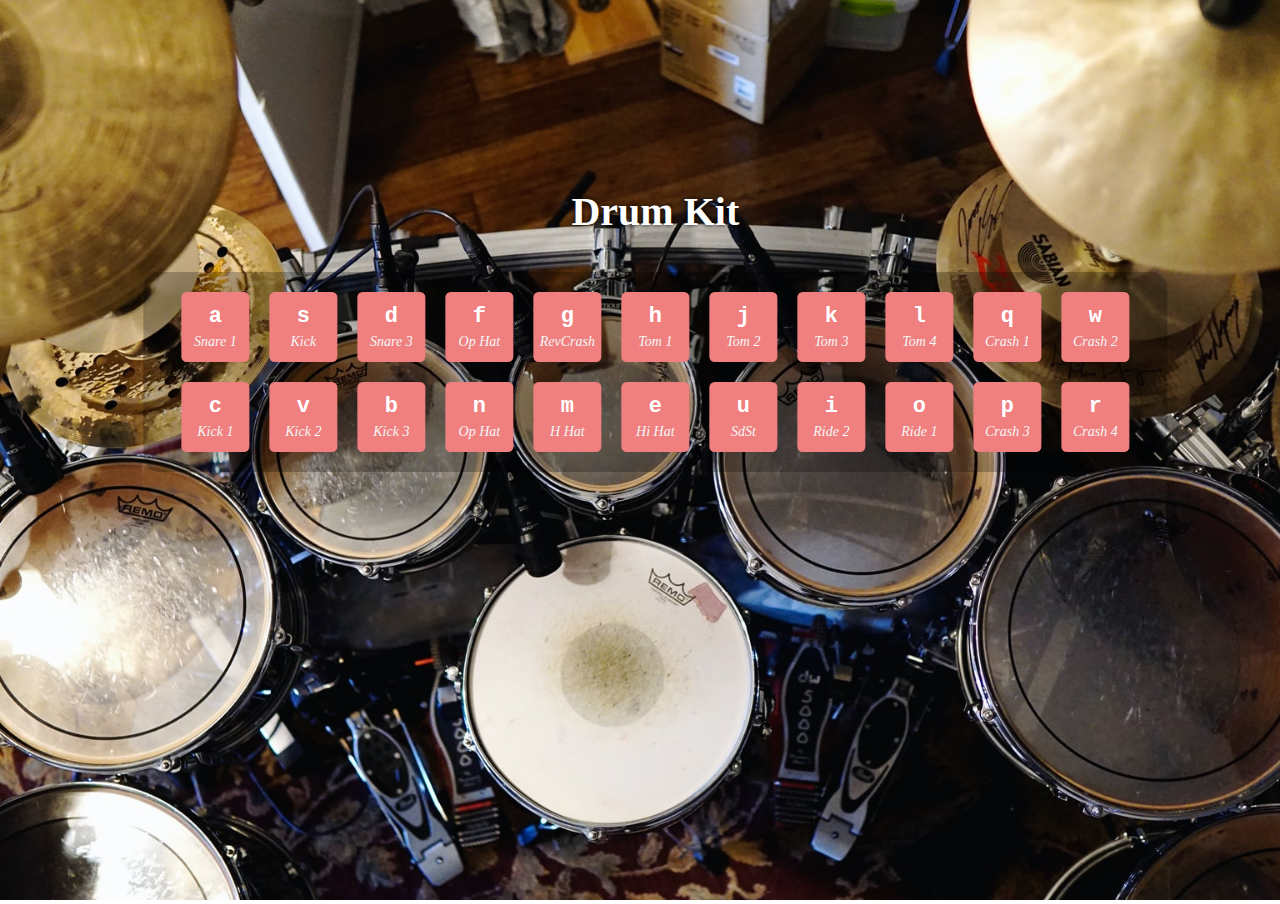
==== index.html @ 450f5b07 "membuat drum kit dengan plain JS" ====
<!DOCTYPE html>
<html lang="en">

<head>
  <meta charset="UTF-8">
  <meta http-equiv="X-UA-Compatible" content="IE=edge">
  <meta name="viewport" content="width=device-width, initial-scale=1.0">
  <title>Drum Kit - plain JS</title>
  <style>
    * {
      padding: 0;
      margin: 0;
    }

    .container {
      position: relative;
      width: 100%;
      height: 100%;
    }

    .background {
      width: 100%;
      height: 100vh;
      object-fit: cover;
    }

    .keyboards {
      width: 80%;
      transform: translate(14%, 60%);
      bottom: 0;
      right: 0;
      left: 0;
      top: 0;
      display: grid;
      justify-content: center;
      align-items: center;
      height: 300px;
      position: absolute;
      display: grid;

    }

    .keys {
      width: 100%;
      display: flex;
      flex-wrap: wrap;
      justify-content: center;
      align-items: center;
      border-radius: 1em;
      padding-top: 10px;
      padding-bottom: 10px;
      background-color: rgba(0, 0, 0, 0.238);
    }

    .key {
      display: grid;
      justify-content: center;
      align-items: center;
      text-align: center;
      padding: .5em;
      border-radius: .3em;
      font-size: large;
      width: 50px;
      transition: .07s ease;
      height: 52px;
      background-color: lightcoral;
      margin: 10px;
    }

    kbd {
      color: white;
      font-weight: bold;
      font-size: 1.5em;
    }

    .sound {
      font-size: 14px;
      font-style: italic;
      color: whitesmoke;
    }

    .playing {
      transform: scale(1.15);
      background-color: lightseagreen;
      color: ghostwhite;
    }

    h1 {
      text-align: center;
      font-weight: bold;
      font-size: 2.5em;
      color: white;
      text-shadow: 0 0 5px black;
      margin-bottom: .5em;
    }
  </style>
</head>

<body>
  <div class="container">
    <img class="background" src="./image/1-high.jpg">
    <div class="keyboards">
      <h1>Drum Kit</h1>
      <div class="keys">
        <div class="key" data-key="65">
          <kbd>a</kbd>
          <span class="sound">Snare 1</span>
        </div>
        <div class="key" data-key="83">
          <kbd>s</kbd>
          <span class="sound">Kick</span>
        </div>
        <div class="key" data-key="68">
          <kbd>d</kbd>
          <span class="sound">Snare 3</span>
        </div>
        <div class="key" data-key="70">
          <kbd>f</kbd>
          <span class="sound">Op Hat</span>
        </div>
        <div class="key" data-key="71">
          <kbd>g</kbd>
          <span class="sound">RevCrash</span>
        </div>
        <div class="key" data-key="72">
          <kbd>h</kbd>
          <span class="sound">Tom 1</span>
        </div>
        <div class="key" data-key="74">
          <kbd>j</kbd>
          <span class="sound">Tom 2</span>
        </div>
        <div class="key" data-key="75">
          <kbd>k</kbd>
          <span class="sound">Tom 3</span>
        </div>
        <div class="key" data-key="76">
          <kbd>l</kbd>
          <span class="sound">Tom 4</span>
        </div>

        <div class="key" data-key="81">
          <kbd>q</kbd>
          <span class="sound">Crash 1</span>
        </div>
        <div class="key" data-key="87">
          <kbd>w</kbd>
          <span class="sound">Crash 2</span>
        </div>
        <div class="key" data-key="67">
          <kbd>c</kbd>
          <span class="sound">Kick 1</span>
        </div>
        <div class="key" data-key="86">
          <kbd>v</kbd>
          <span class="sound">Kick 2</span>
        </div>
        <div class="key" data-key="66">
          <kbd>b</kbd>
          <span class="sound">Kick 3</span>
        </div>
        <div class="key" data-key="78">
          <kbd>n</kbd>
          <span class="sound">Op Hat</span>
        </div>
        <div class="key" data-key="77">
          <kbd>m</kbd>
          <span class="sound">H Hat</span>
        </div>
        <div class="key" data-key="69">
          <kbd>e</kbd>
          <span class="sound">Hi Hat</span>
        </div>
        <div class="key" data-key="85">
          <kbd>u</kbd>
          <span class="sound">SdSt</span>
        </div>
        <div class="key" data-key="73">
          <kbd>i</kbd>
          <span class="sound">Ride 2</span>
        </div>
        <div class="key" data-key="79">
          <kbd>o</kbd>
          <span class="sound">Ride 1</span>
        </div>
        <div class="key" data-key="80">
          <kbd>p</kbd>
          <span class="sound">Crash 3</span>
        </div>

        <div class="key" data-key="82">
          <kbd>r</kbd>
          <span class="sound">Crash 4</span>
        </div>

      </div>
    </div>
  </div>
  <!--  
  a = 65 / d = 68 / g = 71 / k = 75 / l = 76 / e = 69 / u = 85 / o = 79 / r = 82
  s = 83 / f = 70 / h = 72 /j = 74 / q = 81 / w = 87 / i = 73 / p = 80 / c = 67 
  v = 86 / b = 66 / n = 78 / m = 77
-->
  <audio data-key="69" src="./audio/ClHat.wav"></audio>
  <audio data-key="81" src="./audio/Crash01.wav"></audio>
  <audio data-key="87" src="./audio/Crash02.wav"></audio>
  <audio data-key="80" src="./audio/Crash03.wav"></audio>
  <audio data-key="82" src="./audio/Crash04.wav"></audio>
  <audio data-key="77" src="./audio/HfHat.wav"></audio>
  <audio data-key="67" src="./audio/Kick01.wav"></audio>
  <audio data-key="86" src="./audio/Kick02.wav"></audio>
  <audio data-key="66" src="./audio/Kick03.wav"></audio>
  <audio data-key="78" src="./audio/OpHat01.wav"></audio>
  <audio data-key="70" src="./audio/OpHat02.wav"></audio>
  <audio data-key="83" src="./audio/PdHat.wav"></audio>
  <audio data-key="71" src="./audio/RevCrash.wav"></audio>
  <audio data-key="79" src="./audio/Ride01.wav"></audio>
  <audio data-key="73" src="./audio/Ride02.wav"></audio>
  <audio data-key="85" src="./audio/SdSt.wav"></audio>
  <audio data-key="65" src="./audio/Snr01.wav"></audio>
  <audio data-key="68" src="./audio/Snr03.wav"></audio>
  <audio data-key="72" src="./audio/Tom01.wav"></audio>
  <audio data-key="74" src="./audio/Tom02.wav"></audio>
  <audio data-key="75" src="./audio/Tom03.wav"></audio>
  <audio data-key="76" src="./audio/Tom04.wav"></audio>

  <script>
    function playSound(e) {
      const audio = document.querySelector(`audio[data-key="${e.keyCode}"]`);
      const key = document.querySelector(`.key[data-key="${e.keyCode}"]`);
      if (!audio) return;
      audio.currentTime = 0;
      audio.play();
      key.classList.add('playing');
    }
    function removeTransition(e) {
      if (e.propertyName !== 'transform') return;
      this.classList.remove('.playing');
    }

    const keys = document.querySelectorAll('.key');
    keys.forEach(key => key.addEventListener('transitioned', removeTransition));
    window.addEventListener('keydown', playSound);
  </script>
</body>

</html>
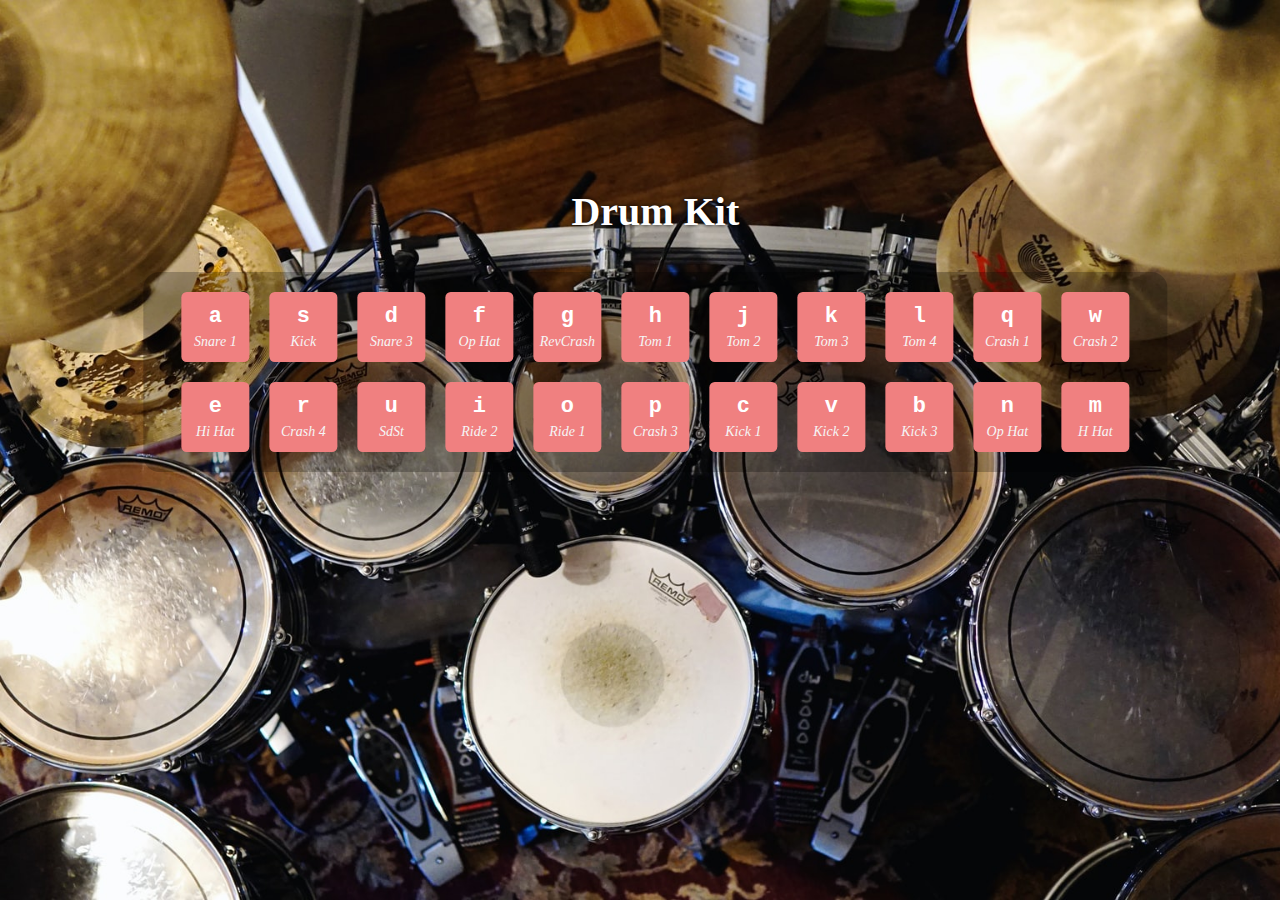
==== commit ca7fa117: "update v2" ====
--- a/index.html
+++ b/index.html
@@ -5,95 +5,8 @@
   <meta charset="UTF-8">
   <meta http-equiv="X-UA-Compatible" content="IE=edge">
   <meta name="viewport" content="width=device-width, initial-scale=1.0">
-  <title>Drum Kit - plain JS</title>
-  <style>
-    * {
-      padding: 0;
-      margin: 0;
-    }
-
-    .container {
-      position: relative;
-      width: 100%;
-      height: 100%;
-    }
-
-    .background {
-      width: 100%;
-      height: 100vh;
-      object-fit: cover;
-    }
-
-    .keyboards {
-      width: 80%;
-      transform: translate(14%, 60%);
-      bottom: 0;
-      right: 0;
-      left: 0;
-      top: 0;
-      display: grid;
-      justify-content: center;
-      align-items: center;
-      height: 300px;
-      position: absolute;
-      display: grid;
-
-    }
-
-    .keys {
-      width: 100%;
-      display: flex;
-      flex-wrap: wrap;
-      justify-content: center;
-      align-items: center;
-      border-radius: 1em;
-      padding-top: 10px;
-      padding-bottom: 10px;
-      background-color: rgba(0, 0, 0, 0.238);
-    }
-
-    .key {
-      display: grid;
-      justify-content: center;
-      align-items: center;
-      text-align: center;
-      padding: .5em;
-      border-radius: .3em;
-      font-size: large;
-      width: 50px;
-      transition: .07s ease;
-      height: 52px;
-      background-color: lightcoral;
-      margin: 10px;
-    }
-
-    kbd {
-      color: white;
-      font-weight: bold;
-      font-size: 1.5em;
-    }
-
-    .sound {
-      font-size: 14px;
-      font-style: italic;
-      color: whitesmoke;
-    }
-
-    .playing {
-      transform: scale(1.15);
-      background-color: lightseagreen;
-      color: ghostwhite;
-    }
-
-    h1 {
-      text-align: center;
-      font-weight: bold;
-      font-size: 2.5em;
-      color: white;
-      text-shadow: 0 0 5px black;
-      margin-bottom: .5em;
-    }
-  </style>
+  <title>Drum Kit - Vanilla JS</title>
+  <link rel="stylesheet" href="./style.css">
 </head>
 
 <body>
@@ -147,6 +60,30 @@
           <kbd>w</kbd>
           <span class="sound">Crash 2</span>
         </div>
+        <div class="key" data-key="69">
+          <kbd>e</kbd>
+          <span class="sound">Hi Hat</span>
+        </div>
+        <div class="key" data-key="82">
+          <kbd>r</kbd>
+          <span class="sound">Crash 4</span>
+        </div>
+        <div class="key" data-key="85">
+          <kbd>u</kbd>
+          <span class="sound">SdSt</span>
+        </div>
+        <div class="key" data-key="73">
+          <kbd>i</kbd>
+          <span class="sound">Ride 2</span>
+        </div>
+        <div class="key" data-key="79">
+          <kbd>o</kbd>
+          <span class="sound">Ride 1</span>
+        </div>
+        <div class="key" data-key="80">
+          <kbd>p</kbd>
+          <span class="sound">Crash 3</span>
+        </div>
         <div class="key" data-key="67">
           <kbd>c</kbd>
           <span class="sound">Kick 1</span>
@@ -167,35 +104,15 @@
           <kbd>m</kbd>
           <span class="sound">H Hat</span>
         </div>
-        <div class="key" data-key="69">
-          <kbd>e</kbd>
-          <span class="sound">Hi Hat</span>
-        </div>
-        <div class="key" data-key="85">
-          <kbd>u</kbd>
-          <span class="sound">SdSt</span>
-        </div>
-        <div class="key" data-key="73">
-          <kbd>i</kbd>
-          <span class="sound">Ride 2</span>
-        </div>
-        <div class="key" data-key="79">
-          <kbd>o</kbd>
-          <span class="sound">Ride 1</span>
-        </div>
-        <div class="key" data-key="80">
-          <kbd>p</kbd>
-          <span class="sound">Crash 3</span>
-        </div>
 
-        <div class="key" data-key="82">
-          <kbd>r</kbd>
-          <span class="sound">Crash 4</span>
-        </div>
+
+
+
 
       </div>
     </div>
   </div>
+
   <!--  
   a = 65 / d = 68 / g = 71 / k = 75 / l = 76 / e = 69 / u = 85 / o = 79 / r = 82
   s = 83 / f = 70 / h = 72 /j = 74 / q = 81 / w = 87 / i = 73 / p = 80 / c = 67 
@@ -224,23 +141,7 @@
   <audio data-key="75" src="./audio/Tom03.wav"></audio>
   <audio data-key="76" src="./audio/Tom04.wav"></audio>
 
-  <script>
-    function playSound(e) {
-      const audio = document.querySelector(`audio[data-key="${e.keyCode}"]`);
-      const key = document.querySelector(`.key[data-key="${e.keyCode}"]`);
-      if (!audio) return;
-      audio.currentTime = 0;
-      audio.play();
-      key.classList.add('playing');
-    }
-    function removeTransition(e) {
-      if (e.propertyName !== 'transform') return;
-      this.classList.remove('.playing');
-    }
-
-    const keys = document.querySelectorAll('.key');
-    keys.forEach(key => key.addEventListener('transitioned', removeTransition));
-    window.addEventListener('keydown', playSound);
+  <script src="./main.js">
   </script>
 </body>
 
--- a/style.css
+++ b/style.css
@@ -0,0 +1,85 @@
+* {
+  padding: 0;
+  margin: 0;
+}
+
+.container {
+  position: relative;
+  width: 100%;
+  height: 100%;
+}
+
+.background {
+  width: 100%;
+  height: 100vh;
+  object-fit: cover;
+}
+
+.keyboards {
+  width: 80%;
+  transform: translate(14%, 60%);
+  bottom: 0;
+  right: 0;
+  left: 0;
+  top: 0;
+  display: grid;
+  justify-content: center;
+  align-items: center;
+  height: 300px;
+  position: absolute;
+  display: grid;
+}
+
+.keys {
+  width: 100%;
+  display: flex;
+  flex-wrap: wrap;
+  justify-content: center;
+  align-items: center;
+  border-radius: 1em;
+  padding-top: 10px;
+  padding-bottom: 10px;
+  background-color: rgba(0, 0, 0, 0.238);
+}
+
+.key {
+  display: grid;
+  justify-content: center;
+  align-items: center;
+  text-align: center;
+  padding: 0.5em;
+  border-radius: 0.3em;
+  font-size: large;
+  width: 50px;
+  transition: all 0.07s;
+  height: 52px;
+  background-color: lightcoral;
+  margin: 10px;
+}
+
+kbd {
+  color: white;
+  font-weight: bold;
+  font-size: 1.5em;
+}
+
+.sound {
+  font-size: 14px;
+  font-style: italic;
+  color: whitesmoke;
+}
+
+.playing {
+  transform: scale(1.15);
+  background-color: lightseagreen;
+  color: ghostwhite;
+}
+
+h1 {
+  text-align: center;
+  font-weight: bold;
+  font-size: 2.5em;
+  color: white;
+  text-shadow: 0 0 5px black;
+  margin-bottom: 0.5em;
+}
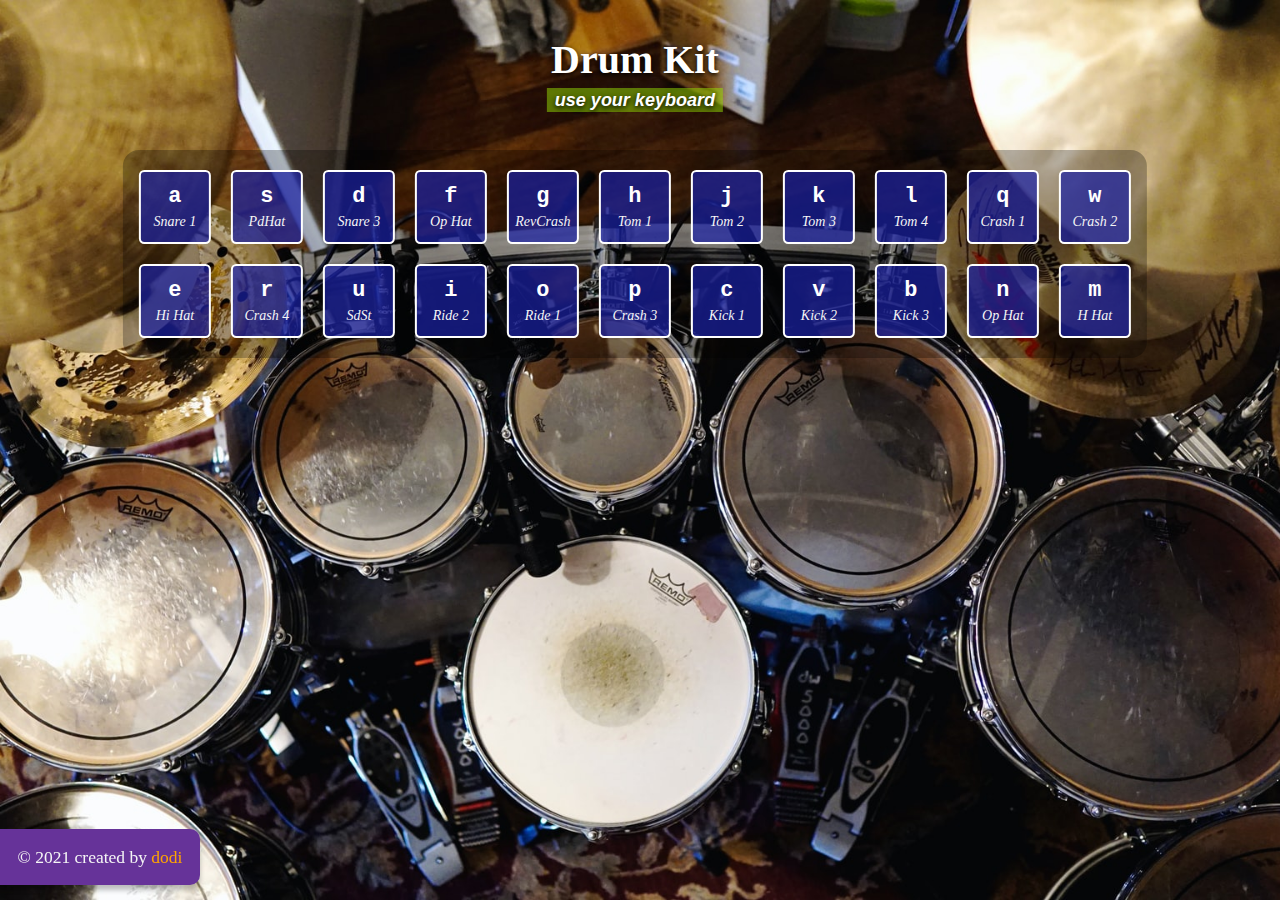
==== commit 194bab1d: "memperbarui bug dan menmperbarui UI" ====
--- a/index.html
+++ b/index.html
@@ -13,7 +13,10 @@
   <div class="container">
     <img class="background" src="./image/1-high.jpg">
     <div class="keyboards">
-      <h1>Drum Kit</h1>
+      <h1>Drum Kit
+        <br>
+        <span>use your keyboard</span>
+      </h1>
       <div class="keys">
         <div class="key" data-key="65">
           <kbd>a</kbd>
@@ -21,7 +24,7 @@
         </div>
         <div class="key" data-key="83">
           <kbd>s</kbd>
-          <span class="sound">Kick</span>
+          <span class="sound">PdHat</span>
         </div>
         <div class="key" data-key="68">
           <kbd>d</kbd>
@@ -141,6 +144,9 @@
   <audio data-key="75" src="./audio/Tom03.wav"></audio>
   <audio data-key="76" src="./audio/Tom04.wav"></audio>
 
+  <footer>
+    &copy; 2021 created by <a href="https://github.com/dodichakill">dodi</a>
+  </footer>
   <script src="./main.js">
   </script>
 </body>
--- a/style.css
+++ b/style.css
@@ -17,7 +17,7 @@
 
 .keyboards {
   width: 80%;
-  transform: translate(14%, 60%);
+  transform: translate(12%, 12%);
   bottom: 0;
   right: 0;
   left: 0;
@@ -39,7 +39,7 @@
   border-radius: 1em;
   padding-top: 10px;
   padding-bottom: 10px;
-  background-color: rgba(0, 0, 0, 0.238);
+  background-color: rgba(0, 0, 0, 0.279);
 }
 
 .key {
@@ -53,8 +53,9 @@
   width: 50px;
   transition: all 0.07s;
   height: 52px;
-  background-color: lightcoral;
+  background-color: rgba(25, 32, 164, 0.707);
   margin: 10px;
+  border: 2px solid white;
 }
 
 kbd {
@@ -80,6 +81,32 @@
   font-weight: bold;
   font-size: 2.5em;
   color: white;
-  text-shadow: 0 0 5px black;
+  text-shadow: 0 2px 5px black;
   margin-bottom: 0.5em;
 }
+
+h1 span {
+  position: relative;
+  top: -14px;
+  font-size: 18px;
+  padding: 2px 8px;
+  font-style: italic;
+  font-family: Arial, Helvetica, sans-serif;
+  color: white;
+  background-color: rgba(151, 224, 5, 0.496);
+}
+footer {
+  position: fixed;
+  bottom: 15px;
+  padding: 1em;
+  font-size: 17.5px;
+  color: whitesmoke;
+  background-color: rebeccapurple;
+  border-radius: 0 10px 10px 0;
+  box-shadow: 0 5px 5px rgba(0, 0, 0, 0.25);
+}
+
+footer a {
+  color: orange;
+  text-decoration: none;
+}
